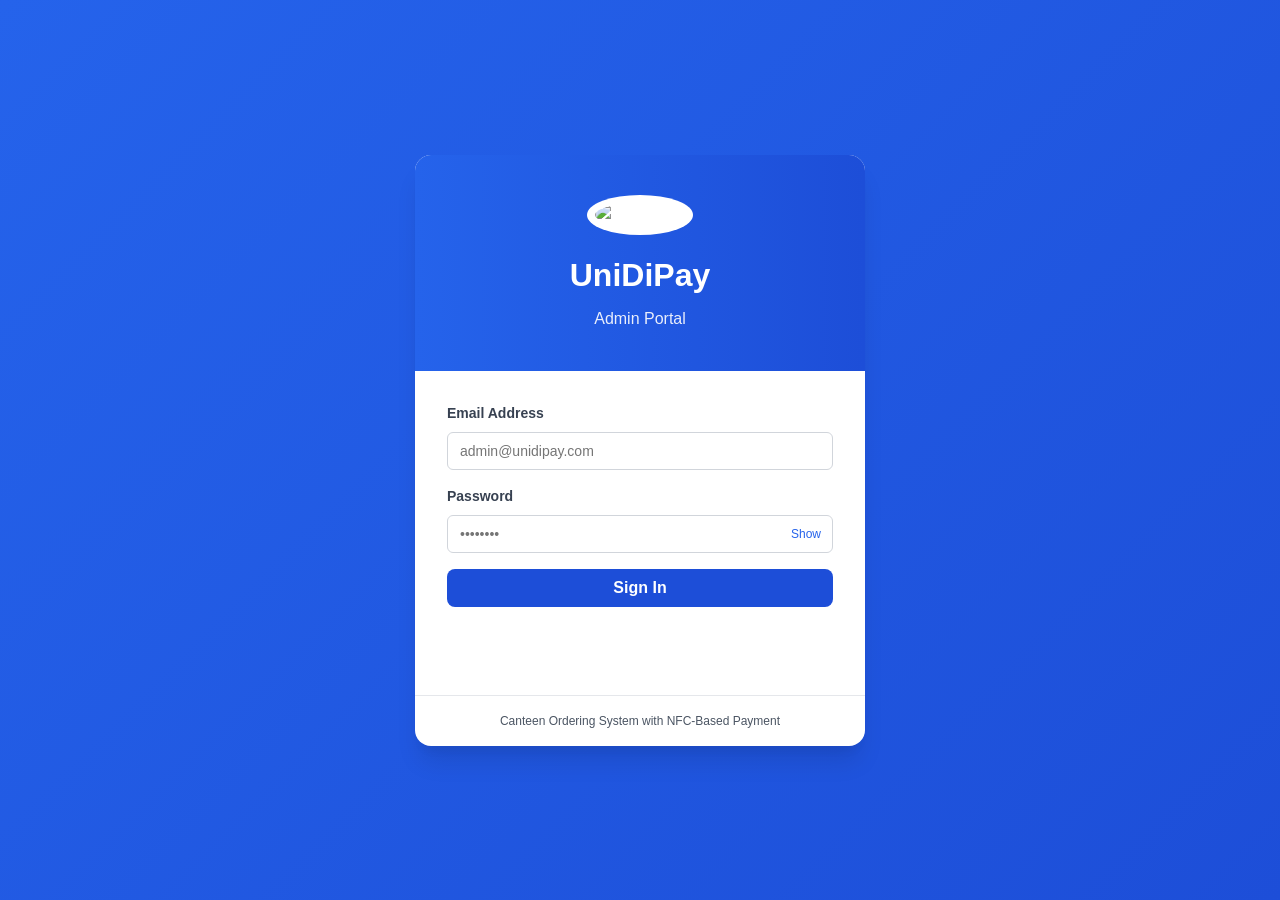
==== index.html @ c6f125dc "Initial commit: add UniDiPay project files" ====
<!DOCTYPE html>
<html lang="en">
<head>
    <meta charset="UTF-8">
    <meta name="viewport" content="width=device-width, initial-scale=1.0">
    <title>UniDiPay - Admin Login</title>
    <link rel="stylesheet" href="css/style.css">
</head>
<body class="login-page">
    <div class="login-container">
        <div class="login-card">
            <div class="login-header">
                <div class="logo">
                    <img src="https://upload.wikimedia.org/wikipedia/en/6/6a/Philippine_Christian_University_logo.png" alt="PCU Logo" class="logo-img">
                </div>
                <h1>UniDiPay</h1>
                <p>Admin Portal</p>
            </div>

            <div id="error-message" class="error-message" style="display: none;"></div>

            <form id="loginForm" class="login-form">
                <div class="form-group" id="nameGroup" style="display: none;">
                    <label for="name">Full Name</label>
                    <input type="text" id="name" name="name" placeholder="Enter your full name">
                </div>

                <div class="form-group">
                    <label for="email">Email Address</label>
                    <input type="email" id="email" name="email" required placeholder="admin@unidipay.com">
                </div>

               <div class="form-group">
    <label for="password">Password</label>

    <div class="password-wrapper">
        <input type="password" id="password" name="password" required placeholder="••••••••">
        <span id="togglePassword" class="toggle-password">Show</span>
    </div>
</div>



                <button type="submit" class="btn-primary" id="submitBtn">
                    <span class="btn-text">Sign In</span>
                    <span class="btn-loader" style="display: none;">
                        <div class="spinner"></div> Signing In...
                    </span>
                </button>
            </form>

            <div class="login-footer">
                <button id="toggleMode" class="link-button">
                    <!-- Need an admin account? Sign Up -->
                </button>
            </div>

            <div class="login-info">
                <p>Canteen Ordering System with NFC-Based Payment</p>
            </div>
        </div>
    </div>

    <script src="js/main.js"></script>
    <script>
        let isSignupMode = false;
        const form = document.getElementById('loginForm');
        const toggleBtn = document.getElementById('toggleMode');
        const submitBtn = document.getElementById('submitBtn');
        const btnText = document.querySelector('.btn-text');
        const btnLoader = document.querySelector('.btn-loader');
        const errorDiv = document.getElementById('error-message');
        const nameGroup = document.getElementById('nameGroup');
        const nameInput = document.getElementById('name');

        const togglePassword = document.getElementById('togglePassword');

        togglePassword.addEventListener('click', () => {
            if (password.type === 'password') {
                password.type = 'text';
                togglePassword.textContent = 'Hide';
            } else {
                password.type = 'password';
                togglePassword.textContent = 'Show';
            }
        });

        // Toggle between login and signup
        toggleBtn.addEventListener('click', () => {
            isSignupMode = !isSignupMode;
            
            if (isSignupMode) {
                nameGroup.style.display = 'block';
                nameInput.required = true;
                btnText.textContent = 'Create Admin Account';
                toggleBtn.textContent = 'Already have an account? Sign In';
            } else {
                nameGroup.style.display = 'none';
                nameInput.required = false;
                btnText.textContent = 'Sign In';
                toggleBtn.textContent = 'Need an admin account? Sign Up';
            }
            
            errorDiv.style.display = 'none';
        });

        // Handle form submission
        form.addEventListener('submit', async (e) => {
            e.preventDefault();
            
            const email = document.getElementById('email').value;
            const password = document.getElementById('password').value;
            const name = document.getElementById('name').value;
            
            // Show loader
            btnText.style.display = 'none';
            btnLoader.style.display = 'flex';
            submitBtn.disabled = true;
            errorDiv.style.display = 'none';
            
            try {
                const endpoint = isSignupMode 
                    ? 'php/api/auth.php?action=register'
                    : 'php/api/auth.php?action=login';
                
                const body = isSignupMode 
                    ? JSON.stringify({ name, email, password })
                    : JSON.stringify({ email, password });
                
                const response = await fetch(endpoint, {
                    method: 'POST',
                    headers: { 'Content-Type': 'application/json' },
                    body: body
                });
                
                const data = await response.json();
                
                if (data.success || data.admin) {
                    // Store admin info with role
                    const admin = data.admin;
                    localStorage.setItem('admin', JSON.stringify(admin));
                    
                    // Redirect based on role
                    const redirectUrl = getRoleBasedRedirect(admin.role);
                    window.location.href = redirectUrl;
                } else {
                    throw new Error(data.error || 'Authentication failed');
                }
            } catch (error) {
                errorDiv.textContent = error.message;
                errorDiv.style.display = 'block';
            } finally {
                btnText.style.display = 'inline';
                btnLoader.style.display = 'none';
                submitBtn.disabled = false;
            }
        });

        /**
         * Get redirect URL based on user role
         */
        function getRoleBasedRedirect(role) {
            const role_redirects = {
                'manager': 'dashboard.html',
                'staff': 'menu.html',
                'cashier': 'orders.html'
            };
            return role_redirects[role] || 'dashboard.html';
        }

        // Check if already logged in
        checkAuth().then(isAuthenticated => {
            if (isAuthenticated) {
                // Get user role from session via API
                fetch('php/api/auth.php?action=check')
                    .then(r => r.json())
                    .then(data => {
                        if (data.loggedIn && data.admin) {
                            const redirectUrl = getRoleBasedRedirect(data.admin.role);
                            window.location.href = redirectUrl;
                        }
                    });
            }
        });
    </script>
</body>
</html>
---- css/style.css ----
/* UniDiPay Admin System - Complete Stylesheet */

/* CSS Reset & Base */
* {
    margin: 0;
    padding: 0;
    box-sizing: border-box;
}

:root {
    --primary: #2563EB;
    --primary-dark: #1D4ED8;
    --secondary: #64748B;
    --success: #10B981;
    --warning: #F59E0B;
    --danger: #EF4444;
    --gray-50: #F9FAFB;
    --gray-100: #F3F4F6;
    --gray-200: #E5E7EB;
    --gray-300: #D1D5DB;
    --gray-600: #4B5563;
    --gray-700: #374151;
    --gray-800: #1F2937;
    --gray-900: #111827;
    --white: #FFFFFF;
    --shadow: 0 1px 3px 0 rgba(0, 0, 0, 0.1);
    --shadow-md: 0 4px 6px -1px rgba(0, 0, 0, 0.1);
    --shadow-lg: 0 10px 15px -3px rgba(0, 0, 0, 0.1);
}

body {
    font-family: -apple-system, BlinkMacSystemFont, 'Segoe UI', Roboto, 'Helvetica Neue', Arial, sans-serif;
    font-size: 16px;
    line-height: 1.5;
    color: var(--gray-900);
    background: var(--gray-50);
}

/* Login Page */
.login-page {
    min-height: 100vh;
    background: linear-gradient(135deg, #2563EB 0%, #1D4ED8 100%);
    display: flex;
    align-items: center;
    justify-content: center;
    padding: 20px;
}

.login-container {
    width: 100%;
    max-width: 450px;
}

.login-card {
    background: white;
    border-radius: 16px;
    box-shadow: 0 20px 25px -5px rgba(0, 0, 0, 0.1), 0 10px 10px -5px rgba(0, 0, 0, 0.04);
    overflow: hidden;
}

.login-header {
    background: linear-gradient(to right, var(--primary), var(--primary-dark));
    color: white;
    padding: 40px 32px;
    text-align: center;
}

.logo {
    margin-bottom: 16px;
}

.logo-icon {
    width: 60px;
    height: 60px;
    background: white;
    border-radius: 50%;
    display: inline-flex;
    align-items: center;
    justify-content: center;
    font-size: 28px;
    font-weight: 700;
    color: var(--primary);
}

.logo-img {
    width: 60px;
    height: 60px;
    object-fit: contain;
    border-radius: 50%;
    background: white;
    padding: 8px;
    box-sizing: border-box;
}

.login-header h1 {
    font-size: 32px;
    font-weight: 600;
    margin-bottom: 8px;
}

.login-header p {
    font-size: 16px;
    opacity: 0.9;
}

.login-form {
    padding: 32px;
}

.form-group {
    margin-bottom: 20px;
}

.form-group label {
    display: block;
    font-size: 14px;
    font-weight: 500;
    color: var(--gray-700);
    margin-bottom: 8px;
}

.form-group input {
    width: 100%;
    padding: 12px 16px;
    border: 1px solid var(--gray-300);
    border-radius: 8px;
    font-size: 16px;
    transition: all 0.2s;
}

.form-group input:focus {
    outline: none;
    border-color: var(--primary);
    box-shadow: 0 0 0 3px rgba(37, 99, 235, 0.1);
}

.password-wrapper {
    position: relative;
    display: flex;
    align-items: center;
}

.password-wrapper input {
    width: 100%;
    padding: 12px 16px;
    border: 1px solid var(--gray-300);
    border-radius: 8px;
    font-size: 16px;
    transition: all 0.2s;
}

.toggle-password {
    position: absolute;
    right: 12px;
    cursor: pointer;
    font-size: 12px;
    color: var(--primary);
    font-weight: 500;
    user-select: none;
}

.toggle-password:hover {
    color: var(--primary-dark);
}

.btn-primary {
    width: 100%;
    padding: 14px;
    background: var(--primary);
    color: white;
    border: none;
    border-radius: 8px;
    font-size: 16px;
    font-weight: 600;
    cursor: pointer;
    transition: background 0.2s;
    display: flex;
    align-items: center;
    justify-content: center;
    gap: 8px;
}

.btn-primary:hover:not(:disabled) {
    background: var(--primary-dark);
}

.btn-primary:disabled {
    opacity: 0.6;
    cursor: not-allowed;
}

.spinner {
    width: 16px;
    height: 16px;
    border: 2px solid rgba(255, 255, 255, 0.3);
    border-top-color: white;
    border-radius: 50%;
    animation: spin 0.6s linear infinite;
}

@keyframes spin {
    to { transform: rotate(360deg); }
}

.login-footer {
    padding: 0 32px 32px;
    text-align: center;
}

.link-button {
    background: none;
    border: none;
    color: var(--primary);
    font-size: 14px;
    cursor: pointer;
    text-decoration: underline;
}

.link-button:hover {
    color: var(--primary-dark);
}

.login-info {
    padding: 16px 32px;
    border-top: 1px solid var(--gray-200);
    text-align: center;
}

.login-info p {
    font-size: 12px;
    color: var(--gray-600);
}

.error-message {
    margin: 0 32px 24px;
    padding: 12px 16px;
    background: #FEE2E2;
    border: 1px solid #EF4444;
    border-radius: 8px;
    color: #991B1B;
    font-size: 14px;
}

/* Dashboard Layout */
.dashboard-layout {
    display: flex;
    min-height: 100vh;
}

/* Sidebar */
.sidebar {
    width: 256px;
    background: linear-gradient(to bottom, var(--primary), var(--primary-dark));
    color: white;
    position: fixed;
    height: 100vh;
    overflow-y: auto;
    box-shadow: var(--shadow-lg);
}

.sidebar-header {
    padding: 24px;
    border-bottom: 1px solid rgba(255, 255, 255, 0.1);
    display: flex;
    align-items: center;
    gap: 12px;
}

.sidebar-logo {
    width: 40px;
    height: 40px;
    background: white;
    border-radius: 8px;
    display: flex;
    align-items: center;
    justify-content: center;
    color: var(--primary);
    font-weight: 700;
    font-size: 16px;
}

.sidebar-title h2 {
    font-size: 20px;
    font-weight: 600;
}

.sidebar-title p {
    font-size: 12px;
    opacity: 0.8;
}

.sidebar-nav {
    padding: 16px;
}

.nav-item {
    display: flex;
    align-items: center;
    gap: 12px;
    padding: 12px 16px;
    color: rgba(255, 255, 255, 0.9);
    text-decoration: none;
    border-radius: 8px;
    margin-bottom: 8px;
    transition: all 0.2s;
    cursor: pointer;
}

.nav-item:hover {
    background: rgba(255, 255, 255, 0.1);
}

.nav-item.active {
    background: white;
    color: var(--primary);
    box-shadow: var(--shadow-md);
}

.nav-item.hidden,
.nav-item[style*="display: none"] {
    display: none !important;
}

.sidebar-footer {
    position: absolute;
    bottom: 0;
    left: 0;
    right: 0;
    padding: 16px;
    border-top: 1px solid rgba(255, 255, 255, 0.1);
    text-align: center;
    font-size: 12px;
    opacity: 0.7;
}

/* Main Content */
.main-content {
    margin-left: 256px;
    flex: 1;
    display: flex;
    flex-direction: column;
    overflow: hidden;
}

.header {
    background: white;
    border-bottom: 1px solid var(--gray-200);
    padding: 16px 32px;
    display: flex;
    justify-content: space-between;
    align-items: center;
    box-shadow: var(--shadow);
}

.header-title h1 {
    font-size: 24px;
    font-weight: 600;
    color: var(--gray-800);
}

.header-title p {
    font-size: 14px;
    color: var(--gray-600);
}

.header-actions {
    display: flex;
    align-items: center;
    gap: 12px;
}

.btn {
    padding: 10px 20px;
    border-radius: 8px;
    border: none;
    font-size: 14px;
    font-weight: 500;
    cursor: pointer;
    transition: all 0.2s;
    display: inline-flex;
    align-items: center;
    gap: 8px;
}

.btn-secondary {
    background: var(--gray-100);
    color: var(--gray-700);
}

.btn-secondary:hover {
    background: var(--gray-200);
}

.content {
    padding: 32px;
    flex: 1;
    overflow-y: auto;
    display: flex;
    flex-direction: column;
}

.content-section {
    padding: 32px;
    display: flex;
    flex-direction: column;
    gap: 32px;
}

/* Cards */
.card {
    background: white;
    border-radius: 12px;
    box-shadow: var(--shadow);
    border: 1px solid var(--gray-200);
    overflow: hidden;
}

.card-header {
    padding: 20px;
    border-bottom: 1px solid var(--gray-200);
    display: flex;
    justify-content: space-between;
    align-items: center;
}

.card-title {
    font-size: 18px;
    font-weight: 600;
    color: var(--gray-800);
}

.card-body {
    padding: 20px;
}

/* Stats Grid */
.stats-grid {
    display: flex;
    gap: 24px;
    overflow-x: auto;
    overflow-y: hidden;
    scroll-behavior: smooth;
    padding: 0 32px 16px 32px;
    margin: 0 -32px;
    flex-wrap: nowrap;
    flex-shrink: 0;
}

.stats-grid::-webkit-scrollbar {
    height: 6px;
}

.stats-grid::-webkit-scrollbar-track {
    background: transparent;
}

.stats-grid::-webkit-scrollbar-thumb {
    background: var(--gray-300);
    border-radius: 3px;
}

.stats-grid::-webkit-scrollbar-thumb:hover {
    background: var(--gray-400);
}

.stat-card {
    position: relative;
    overflow: hidden;
    background: linear-gradient(135deg, #ffffff 0%, #f4f7ff 100%);
    border-radius: 14px;
    padding: 24px;
    box-shadow: 0 18px 40px -22px rgba(15, 23, 42, 0.35);
    border: 1px solid rgba(37, 99, 235, 0.12);
    display: flex;
    justify-content: space-between;
    align-items: flex-start;
    flex-shrink: 0;
    width: 220px;
    min-width: 220px;
}

.stat-card::after {
    content: '';
    position: absolute;
    inset: 0;
    background: radial-gradient(circle at 90% 10%, rgba(59, 130, 246, 0.12), transparent 32%),
                radial-gradient(circle at 10% 90%, rgba(16, 185, 129, 0.1), transparent 35%);
    pointer-events: none;
}

.stat-card-clickable {
    cursor: pointer;
    transition: all 0.3s ease;
}

.stat-card-clickable:hover {
    transform: translateY(-4px);
    box-shadow: 0 24px 46px -24px rgba(37, 99, 235, 0.45);
    border-color: rgba(37, 99, 235, 0.3);
}

.stat-card-clickable.active-filter {
    background: linear-gradient(135deg, rgba(37, 99, 235, 0.08), rgba(16, 185, 129, 0.08));
    border-color: rgba(37, 99, 235, 0.35);
    box-shadow: 0 0 0 2px rgba(37, 99, 235, 0.18);
}

.stat-info {
    flex: 1;
}

.stat-label {
    font-size: 14px;
    color: var(--gray-700);
    margin-bottom: 8px;
}

.stat-value {
    font-size: 28px;
    font-weight: 700;
    color: #0f172a;
}

.stat-icon {
    width: 48px;
    height: 48px;
    border-radius: 8px;
    display: flex;
    align-items: center;
    justify-content: center;
    color: white;
    font-size: 24px;
    box-shadow: inset 0 1px 0 rgba(255,255,255,0.25), 0 10px 20px -10px rgba(0,0,0,0.35);
}

.stat-icon svg {
    width: 26px;
    height: 26px;
}

.stat-icon.blue { background: var(--primary); }
.stat-icon.green { background: var(--success); }
.stat-icon.yellow { background: var(--warning); }
.stat-icon.purple { background: #8B5CF6; }
.stat-icon.emerald { background: #10B981; }

/* Table */
.table-container {
    overflow-x: auto;
}

table {
    width: 100%;
    border-collapse: collapse;
}

thead {
    background: var(--gray-50);
    border-bottom: 1px solid var(--gray-200);
}

th {
    padding: 12px 24px;
    text-align: left;
    font-size: 12px;
    font-weight: 600;
    color: var(--gray-600);
    text-transform: uppercase;
    letter-spacing: 0.5px;
}

td {
    padding: 16px 24px;
    border-bottom: 1px solid var(--gray-200);
    font-size: 14px;
}

tr:hover {
    background: var(--gray-50);
}

/* Badge */
.badge {
    display: inline-flex;
    align-items: center;
    padding: 4px 12px;
    border-radius: 12px;
    font-size: 12px;
    font-weight: 500;
}

.badge-success {
    background: #D1FAE5;
    color: #065F46;
}

.badge-warning {
    background: #FEF3C7;
    color: #92400E;
}

.badge-danger {
    background: #FEE2E2;
    color: #991B1B;
}

.badge-info {
    background: #DBEAFE;
    color: #1E40AF;
}

.badge-purple {
    background: #EDE9FE;
    color: #6B21A8;
}

/* Action Buttons */
.action-buttons {
    display: flex;
    gap: 8px;
}

.btn-icon {
    width: 32px;
    height: 32px;
    display: inline-flex;
    align-items: center;
    justify-content: center;
    border-radius: 6px;
    border: none;
    cursor: pointer;
    transition: all 0.2s;
}

.btn-edit {
    background: #DBEAFE;
    color: #1D4ED8;
}

.btn-edit:hover {
    background: #BFDBFE;
}

.btn-delete {
    background: #FEE2E2;
    color: #DC2626;
}

.btn-delete:hover {
    background: #FECACA;
}

/* Modal */
.modal {
    display: none;
    position: fixed;
    inset: 0;
    background: rgba(0, 0, 0, 0.5);
    z-index: 1000;
    align-items: center;
    justify-content: center;
    padding: 20px;
}

.modal.show {
    display: flex;
}

.modal-content {
    background: white;
    border-radius: 12px;
    width: 100%;
    max-width: 500px;
    max-height: 90vh;
    overflow-y: auto;
    box-shadow: var(--shadow-lg);
}

.modal-header {
    padding: 20px 24px;
    border-bottom: 1px solid var(--gray-200);
    display: flex;
    justify-content: space-between;
    align-items: center;
}

.modal-title {
    font-size: 18px;
    font-weight: 600;
}

.close-btn {
    width: 32px;
    height: 32px;
    border-radius: 6px;
    border: none;
    background: var(--gray-100);
    cursor: pointer;
    font-size: 20px;
    line-height: 1;
}

.close-btn:hover {
    background: var(--gray-200);
}

.modal-body {
    padding: 24px;
}

/* Search Bar */
.search-bar {
    position: relative;
    margin-bottom: 24px;
}

.search-bar input {
    width: 100%;
    padding: 12px 12px 12px 40px;
    border: 1px solid var(--gray-300);
    border-radius: 8px;
    font-size: 14px;
}

.search-bar input:focus {
    outline: none;
    border-color: var(--primary);
    box-shadow: 0 0 0 3px rgba(37, 99, 235, 0.1);
}

.search-icon {
    position: absolute;
    left: 12px;
    top: 50%;
    transform: translateY(-50%);
    color: var(--gray-400);
}

/* Grid Layout */
.grid {
    display: grid;
    gap: 24px;
}

.grid-cols-2 {
    grid-template-columns: repeat(2, 1fr);
}

.grid-cols-3 {
    grid-template-columns: repeat(3, 1fr);
}

.grid-cols-4 {
    grid-template-columns: repeat(4, 1fr);
}

/* Utilities */
.text-center { text-align: center; }
.text-right { text-align: right; }
.mb-4 { margin-bottom: 16px; }
.mt-4 { margin-top: 16px; }
.flex { display: flex; }
.items-center { align-items: center; }
.justify-between { justify-content: space-between; }
.gap-2 { gap: 8px; }
.gap-4 { gap: 16px; }
.hidden { display: none; }

/* Loading State */
.loading {
    text-align: center;
    padding: 60px 20px;
    color: var(--gray-600);
}

.loading-spinner {
    width: 48px;
    height: 48px;
    border: 4px solid var(--gray-200);
    border-top-color: var(--primary);
    border-radius: 50%;
    animation: spin 0.8s linear infinite;
    margin: 0 auto 16px;
}

/* Empty State */
.empty-state {
    text-align: center;
    padding: 60px 20px;
}

.empty-icon {
    width: 64px;
    height: 64px;
    margin: 0 auto 16px;
    opacity: 0.3;
    font-size: 64px;
}

.empty-state p {
    color: var(--gray-600);
}

/* Responsive */
@media (max-width: 768px) {
    .sidebar {
        width: 200px;
    }
    
    .main-content {
        margin-left: 200px;
    }
    
    .stats-grid {
        padding: 0 24px 12px 24px;
        margin: 0 -24px;
    }
    
    .content {
        padding: 24px;
    }

    .page-intro {
        flex-direction: column;
        align-items: flex-start;
    }

    .search-toolbar {
        flex-direction: column;
    }

    .order-actions {
        grid-template-columns: 1fr;
    }
    
    .grid-cols-2,
    .grid-cols-3,
    .grid-cols-4 {
        grid-template-columns: 1fr;
    }
}

@media (max-width: 576px) {
    .sidebar {
        width: 100%;
        position: relative;
        height: auto;
    }
    
    .main-content {
        margin-left: 0;
    }
    
    .content {
        padding: 16px;
    }
    
    .stats-grid {
        padding: 0 16px 12px 16px;
        margin: 0 -16px;
    }
}

/* MENU GRID */
.menu-grid {
    display: grid;
    grid-template-columns: repeat(auto-fill, minmax(260px, 1fr));
    gap: 22px;
}

/* MENU CARD */
.menu-card {
    position: relative;
    background: linear-gradient(135deg, #ffffff 0%, #f6f9ff 100%);
    border-radius: 14px;
    padding: 14px;
    box-shadow: 0 18px 40px -24px rgba(15, 23, 42, 0.35);
    border: 1px solid rgba(37, 99, 235, 0.12);
    transition: transform 0.25s ease, box-shadow 0.25s ease;
    overflow: hidden;
}

.menu-card:hover {
    transform: translateY(-4px);
    box-shadow: 0 24px 50px -28px rgba(37, 99, 235, 0.45);
}

.menu-card img {
    width: 100%;
    height: 150px;
    object-fit: cover;
    border-radius: 12px;
    margin-bottom: 12px;
    box-shadow: inset 0 1px 0 rgba(255,255,255,0.4);
}

.menu-card .title {
    font-weight: 700;
    margin: 4px 0;
    font-size: 16px;
    color: #0f172a;
}

.menu-card .description {
    font-size: 13px;
    color: var(--gray-600);
    margin: 4px 0 10px;
    min-height: 34px;
}

.menu-meta {
    display: flex;
    justify-content: space-between;
    align-items: center;
    margin-bottom: 8px;
    gap: 8px;
}

.menu-card .price {
    color: var(--primary);
    font-weight: 800;
    font-size: 17px;
}

.menu-card .category-badge {
    padding: 6px 10px;
    background: rgba(37, 99, 235, 0.08);
    color: #1d4ed8;
    border-radius: 999px;
    font-size: 12px;
    font-weight: 700;
}

.menu-card .availability-row {
    display: flex;
    align-items: center;
    justify-content: space-between;
    gap: 10px;
    padding: 10px;
    border: 1px dashed rgba(37, 99, 235, 0.12);
    border-radius: 10px;
    background: rgba(15, 23, 42, 0.02);
}

.menu-card .actions {
    margin-top: 12px;
    display: flex;
    justify-content: space-between;
    gap: 10px;
}

.actions button {
    border: none;
    padding: 9px 12px;
    border-radius: 10px;
    cursor: pointer;
    font-size: 13px;
    font-weight: 700;
    display: inline-flex;
    align-items: center;
    gap: 6px;
}

.actions .icon-wrapper {
    display: inline-flex;
    align-items: center;
    justify-content: center;
    width: 16px;
}

.availability-row .status-text {
    font-size: 13px;
}

.btn-primary{
    background-color: #1D4ED8;
    color: white;
    border: none;
    padding: 10px 20px;
    border-radius: 8px;
    font-weight: 600;
    cursor: pointer;
    transition: all 0.2s;
    display: inline-flex;
    align-items: center;
    gap: 8px;
}

.btn-primary:hover:not(:disabled) {
    background-color: #1E40AF;
}

.btn-primary:disabled {
    opacity: 0.6;
    cursor: not-allowed;
}
.btn-edit {
    background: #DBEAFE;
    color: #1D4ED8;
}

.btn-delete {
    background: #FEE2E2;
    color: #DC2626;
}

/* --------------------------------------------- */
/* MENU FORM STYLING (Add/Edit menu item modal) */
/* --------------------------------------------- */

#menuForm {
    display: flex;
    flex-direction: column;
    gap: 14px;
}

#menuForm label {
    font-size: 14px;
    font-weight: 600;
    color: var(--gray-700);
}

#menuForm input,
#menuForm select,
#menuForm textarea {
    width: 100%;
    padding: 12px 14px;
    border: 1px solid var(--gray-300);
    border-radius: 8px;
    font-size: 14px;
    background: var(--gray-50);
    transition: all 0.2s ease-in-out;
}

#menuForm input:focus,
#menuForm select:focus,
#menuForm textarea:focus {
    outline: none;
    border-color: var(--primary);
    background: white;
    box-shadow: 0 0 0 3px rgba(37, 99, 235, 0.15);
}

#menuForm textarea {
    resize: none;
    min-height: 90px;
}

#menuForm button[type="submit"] {
    width: 100%;
    padding: 12px;
    font-size: 15px;
    margin-top: 10px;
    border-radius: 8px;
}

/* Modal enhancements */
.modal-content {
    padding: 0;
    animation: scaleIn 0.25s ease;
}

@keyframes scaleIn {
    from { transform: scale(0.9); opacity: 0; }
    to { transform: scale(1); opacity: 1; }
}

.modal-body {
    padding: 20px;
    background: var(--gray-50);
    border-radius: 0 0 12px 12px;
}

/* Better modal header */
.modal-header {
    background: var(--primary);
    color: white;
    padding: 18px 22px;
    border-radius: 12px 12px 0 0;
}

.modal-header h3 {
    font-size: 18px;
    font-weight: 600;
}

.close-btn {
    background: rgba(255, 255, 255, 0.2);
    color: white;
    border: none;
    transition: 0.2s ease;
}

.close-btn:hover {
    background: rgba(255, 255, 255, 0.35);
}

/* Improved menu controls alignment */
.menu-controls {
    display: flex;
    align-items: center;
    gap: 20px;
    margin-bottom: 20px;
    flex-wrap: wrap;
}

#searchInput {
    flex: 1;
    min-width: 240px;
}

/* Put filters on the right nicely */
.menu-filters {
    display: flex;
    gap: 10px;
    flex-wrap: wrap;
}

.filter-btn {
    padding: 8px 16px;
    font-size: 13px;
    border-radius: 20px;
    border: none;
    background: var(--gray-200);
    color: var(--gray-700);
    cursor: pointer;
    transition: 0.2s;
}

.filter-btn:hover {
    background: var(--gray-300);
}

.filter-btn.active {
    background: var(--primary);
    color: white;
}

/* Responsive menu modal */
@media (max-width: 480px) {
    #menuForm {
        gap: 10px;
    }

    #menuForm input,
    #menuForm select,
    #menuForm textarea {
        font-size: 13px;
        padding: 10px;
    }
}

/* Availability Switch */
.availability {
    display: flex;
    align-items: center;
    gap: 10px;
    margin-top: 8px;
}

.status-text {
    font-size: 14px;
    font-weight: 600;
}

.status-text.available {
    color: var(--success);
}

.status-text.unavailable {
    color: var(--danger);
}

/* Switch button */
.switch {
    position: relative;
    display: inline-block;
    width: 44px;
    height: 24px;
}

.switch input {
    opacity: 0;
    width: 0;
    height: 0;
}

.slider {
    position: absolute;
    cursor: pointer;
    inset: 0;
    background-color: #ccc;
    border-radius: 24px;
    transition: .3s;
}

.slider:before {
    position: absolute;
    content: "";
    height: 18px;
    width: 18px;
    left: 3px;
    bottom: 3px;
    background-color: white;
    transition: .3s;
    border-radius: 50%;
}

input:checked + .slider {
    background-color: var(--primary);
}

input:checked + .slider:before {
    transform: translateX(20px);
}
/* Category label inside menu card */
/* --------------------------------------------- */
/* NFC MANAGEMENT STYLING */
/* --------------------------------------------- */

.page-header {
    margin-bottom: 32px;
    padding: 0;
}

.page-header h2 {
    font-size: 28px;
    font-weight: 700;
    color: var(--gray-900);
    margin-bottom: 8px;
}

.page-header p {
    font-size: 16px;
    color: var(--gray-600);
}

.nfc-search-card {
    margin-bottom: 24px;
}

.search-form {
    display: flex;
    gap: 12px;
    align-items: stretch;
}

.search-input {
    flex: 1;
    padding: 12px 16px;
    border: 1px solid var(--gray-300);
    border-radius: 8px;
    font-size: 14px;
    background: white;
    color: var(--gray-900);
    transition: all 0.2s ease;
}

.search-input:focus {
    outline: none;
    border-color: var(--primary);
    box-shadow: 0 0 0 3px rgba(37, 99, 235, 0.1);
}

.search-input::placeholder {
    color: var(--gray-500);
}

.search-form .btn {
    white-space: nowrap;
    padding: 12px 24px;
}

.nfc-details-card {
    margin-bottom: 24px;
}

.card-details-grid {
    display: grid;
    grid-template-columns: repeat(2, 1fr);
    gap: 20px;
    margin-bottom: 24px;
}

.detail-item {
    display: flex;
    flex-direction: column;
}

.detail-item label {
    font-size: 12px;
    font-weight: 600;
    color: var(--gray-600);
    text-transform: uppercase;
    letter-spacing: 0.5px;
    margin-bottom: 8px;
}

.detail-item span {
    font-size: 16px;
    color: var(--gray-900);
    font-weight: 500;
}

.balance-item span {
    font-size: 20px;
    font-weight: 700;
}

.balance-value {
    color: var(--primary);
}

.card-actions {
    display: flex;
    gap: 12px;
}

.card-actions .btn {
    flex: 1;
    padding: 12px 16px;
}

.btn-warning {
    background: var(--warning);
    color: white;
}

.btn-warning:hover {
    background: #D97706;
}

.nfc-history-card {
    margin-bottom: 24px;
}

.history-list {
    display: flex;
    flex-direction: column;
    gap: 12px;
}

.history-item {
    padding: 16px;
    border-radius: 8px;
    border-left: 4px solid var(--gray-300);
    background: var(--gray-50);
}

.history-reload {
    border-left-color: var(--success);
    background: #F0FDF4;
}

.history-debit {
    border-left-color: var(--danger);
    background: #FEF2F2;
}

.history-transaction {
    border-left-color: var(--primary);
    background: #F0F9FF;
}

.history-header {
    display: flex;
    justify-content: space-between;
    align-items: center;
    margin-bottom: 12px;
}

.history-type {
    font-size: 14px;
    font-weight: 600;
    color: var(--gray-900);
}

.history-date {
    font-size: 12px;
    color: var(--gray-600);
}

.history-details {
    display: flex;
    flex-direction: column;
    gap: 6px;
}

.history-row {
    display: flex;
    justify-content: space-between;
    align-items: center;
    font-size: 13px;
    color: var(--gray-700);
}

.history-row .amount {
    font-weight: 600;
    color: var(--primary);
}

.empty-state-card {
    display: flex;
    flex-direction: column;
    align-items: center;
    justify-content: center;
    padding: 80px 20px;
    text-align: center;
}

.empty-icon {
    font-size: 80px;
    margin-bottom: 16px;
    opacity: 0.3;
}

.empty-state-card p {
    font-size: 16px;
    color: var(--gray-600);
}

/* Modal styling for NFC */
.modal {
    display: none;
    position: fixed;
    z-index: 1000;
    left: 0;
    top: 0;
    width: 100%;
    height: 100%;
    background-color: rgba(0, 0, 0, 0.5);
}

.modal.show {
    display: flex;
    align-items: center;
    justify-content: center;
}

.modal-content {
    background: white;
    border-radius: 12px;
    box-shadow: var(--shadow-lg);
    width: 90%;
    max-width: 500px;
    max-height: 90vh;
    overflow-y: auto;
}

.modal-header {
    padding: 20px 24px;
    border-bottom: 1px solid var(--gray-200);
    display: flex;
    justify-content: space-between;
    align-items: center;
}

.modal-header h3 {
    font-size: 20px;
    font-weight: 600;
    color: var(--gray-900);
    margin: 0;
}

.modal-close {
    background: none;
    border: none;
    font-size: 24px;
    cursor: pointer;
    color: var(--gray-600);
    padding: 0;
    width: 32px;
    height: 32px;
    display: flex;
    align-items: center;
    justify-content: center;
}

.modal-close:hover {
    color: var(--gray-900);
}

.modal-body {
    padding: 24px;
}

.category-label {
    display: inline-block;
    background: var(--gray-200);
    color: var(--gray-700);
    padding: 4px 10px;
    border-radius: 12px;
    font-size: 12px;
    margin: 6px 0 4px 0;
    font-weight: 600;
    text-transform: capitalize;
}

/* Description text */
.description {
    font-size: 14px;
    color: var(--gray-700);
    margin-bottom: 8px;
    min-height: 40px; /* keep cards evenly sized */
}

/* --------------------------------------------- */
/* ORDER MONITORING STYLING */
/* --------------------------------------------- */

.order-item {
    position: relative;
    overflow: hidden;
    border: 1px solid rgba(37, 99, 235, 0.12);
    border-radius: 14px;
    padding: 18px;
    margin-bottom: 18px;
    background: linear-gradient(145deg, #ffffff 0%, #f8fbff 100%);
    transition: all 0.25s ease;
    box-shadow: 0 18px 42px -28px rgba(15, 23, 42, 0.45);
    backdrop-filter: blur(6px);
}

.order-item::before {
    content: '';
    position: absolute;
    inset: 0;
    background: linear-gradient(120deg, rgba(37, 99, 235, 0.06), rgba(16, 185, 129, 0.06));
    opacity: 0;
    transition: opacity 0.25s ease;
    pointer-events: none;
}

.order-item:hover {
    transform: translateY(-2px);
    border-color: rgba(37, 99, 235, 0.3);
    box-shadow: 0 22px 50px -26px rgba(37, 99, 235, 0.45);
}

.order-item:hover::before {
    opacity: 1;
}

.order-header {
    display: flex;
    justify-content: space-between;
    align-items: center;
    gap: 12px;
    margin-bottom: 14px;
    padding-bottom: 12px;
    border-bottom: 1px solid var(--gray-100);
}

.order-info p {
    margin: 0;
    line-height: 1.3;
    color: var(--gray-600);
}

.order-info h4 {
    font-size: 17px;
    font-weight: 700;
    color: #0f172a;
    margin-bottom: 4px;
    letter-spacing: -0.01em;
}

.order-student {
    font-size: 13px;
    color: var(--gray-600);
    margin: 0;
}

.order-meta {
    display: flex;
    align-items: center;
    gap: 12px;
    background: rgba(15, 23, 42, 0.03);
    padding: 8px 10px;
    border-radius: 12px;
}

.order-total {
    font-size: 17px;
    font-weight: 700;
    color: var(--primary);
}

.order-items {
    background: #f8fafc;
    border-radius: 10px;
    padding: 12px;
    margin-bottom: 14px;
    border: 1px dashed rgba(37, 99, 235, 0.12);
}

.order-item-row {
    display: grid;
    grid-template-columns: 1fr auto auto;
    align-items: center;
    gap: 8px;
    font-size: 14px;
    padding: 8px 0;
    color: var(--gray-700);
}

.order-item-row span:first-child {
    display: inline-flex;
    align-items: center;
    gap: 6px;
}

.order-item-row span:first-child::before {
    content: '';
    width: 6px;
    height: 6px;
    border-radius: 50%;
    background: rgba(37, 99, 235, 0.5);
    display: inline-block;
}

.order-item-row:not(:last-child) {
    border-bottom: 1px solid var(--gray-200);
}

.order-actions {
    display: grid;
    grid-template-columns: repeat(auto-fit, minmax(180px, 1fr));
    align-items: center;
    gap: 10px;
}

.order-status-select {
    padding: 10px 12px;
    border: 1px solid rgba(37, 99, 235, 0.25);
    border-radius: 10px;
    font-size: 13px;
    cursor: pointer;
    background: #fff;
    color: var(--gray-800);
    font-weight: 600;
    box-shadow: inset 0 1px 0 rgba(255, 255, 255, 0.5), 0 10px 24px -18px rgba(37, 99, 235, 0.45);
}

.order-status-select:focus {
    outline: none;
    border-color: var(--primary);
    box-shadow: 0 0 0 3px rgba(37, 99, 235, 0.12);
}

.order-time {
    font-size: 12px;
    color: var(--gray-600);
    white-space: nowrap;
    justify-self: end;
}

.order-buttons {
    display: flex;
    gap: 12px;
    align-items: center;
    flex-wrap: wrap;
}

.btn-order-edit,
.btn-order-cash,
.btn-order-add,
.btn-order-delete {
    padding: 10px 14px;
    border: none;
    border-radius: 10px;
    font-size: 13px;
    font-weight: 600;
    cursor: pointer;
    transition: all 0.2s;
    white-space: nowrap;
    display: inline-flex;
    align-items: center;
    gap: 8px;
}

.btn-order-edit {
    background: linear-gradient(135deg, #dbeafe, #bfdbfe);
    color: #1d4ed8;
    box-shadow: 0 10px 24px -18px rgba(59, 130, 246, 0.6);
}

.btn-order-edit:hover {
    background: linear-gradient(135deg, #c7ddff, #a5c8ff);
}

.btn-order-cash {
    background: linear-gradient(135deg, #fef08a, #facc15);
    color: #78350f;
}

.btn-order-cash:hover {
    background: linear-gradient(135deg, #fde047, #fbbf24);
}

.btn-order-add {
    background: linear-gradient(135deg, #34d399, #10b981);
    color: #064e3b;
    box-shadow: 0 10px 22px -16px rgba(16, 185, 129, 0.6);
}

.btn-order-add:hover {
    background: linear-gradient(135deg, #6ee7b7, #34d399);
}

.btn-order-delete {
    background: linear-gradient(135deg, #fecdd3, #fca5a5);
    color: #7f1d1d;
}

.btn-order-delete:hover {
    background: linear-gradient(135deg, #fda4af, #fb7185);
}

.btn-item-delete {
    background: #FEE2E2;
    color: #991B1B;
    border: none;
    padding: 4px 8px;
    border-radius: 4px;
    cursor: pointer;
    font-size: 12px;
    font-weight: 600;
    transition: all 0.2s;
    margin-left: 8px;
}

.btn-item-delete:hover {
    background: #FECACA;
}

.payment-badge {
    display: inline-block;
    padding: 4px 10px;
    border-radius: 999px;
    font-size: 11px;
    font-weight: 700;
    letter-spacing: 0.02em;
    box-shadow: inset 0 1px 0 rgba(255,255,255,0.35);
}

.payment-nfc {
    background: linear-gradient(135deg, #e0ecff, #cbdcfb);
    color: #1d4ed8;
}

.payment-cash {
    background: linear-gradient(135deg, #fef3c7, #fde68a);
    color: #92400e;
}

.order-payment {
    font-size: 12px;
    color: var(--gray-600);
    margin: 4px 0 0 0;
}

/* --------------------------------------------- */
/* SEARCH BAR STYLING */
/* --------------------------------------------- */

.search-container {
    width: 100%;
    max-width: 620px;
}

.search-input {
    width: 100%;
    padding: 12px 16px;
    border: 1px solid var(--gray-300);
    border-radius: 8px;
    font-size: 14px;
    background: white;
    color: var(--gray-900);
    transition: all 0.2s ease;
    box-shadow: var(--shadow);
}

.search-input:focus {
    outline: none;
    border-color: var(--primary);
    box-shadow: 0 0 0 3px rgba(37, 99, 235, 0.1), var(--shadow);
}

.search-input::placeholder {
    color: var(--gray-600);
}
.btn-item-delete svg {
    width: 16px;
    height: 16px;
}

.search-toolbar {
    display: flex;
    align-items: flex-start;
    justify-content: space-between;
    flex-wrap: wrap;
    gap: 12px;
.btn-order-add .icon-wrapper,
.btn-order-delete .icon-wrapper {
    display: inline-flex;
    align-items: center;
    justify-content: center;
    margin-right: 6px;
}
.btn-order-add svg,
.btn-order-delete svg {
    width: 16px;
    height: 16px;
}
    margin-bottom: 22px;
}

.pill-group {
    display: flex;
    flex-wrap: wrap;
    gap: 8px;
}

.pill-filter {
    border: 1px solid rgba(37, 99, 235, 0.2);
    background: #fff;
    color: #1f2937;
    padding: 10px 14px;
    border-radius: 999px;
    font-size: 13px;
    font-weight: 600;
    cursor: pointer;
    transition: all 0.2s ease;
    box-shadow: 0 10px 26px -22px rgba(15, 23, 42, 0.35);
}

.pill-filter:hover {
    border-color: rgba(37, 99, 235, 0.45);
    box-shadow: 0 14px 30px -22px rgba(37, 99, 235, 0.4);
}

.pill-filter.active {
    background: linear-gradient(135deg, rgba(37, 99, 235, 0.16), rgba(16, 185, 129, 0.16));
    color: #0f172a;
    border-color: rgba(37, 99, 235, 0.6);
    box-shadow: 0 0 0 2px rgba(37, 99, 235, 0.18);
}

.page-intro {
    display: flex;
    align-items: center;
    justify-content: space-between;
    gap: 12px;
    margin-bottom: 16px;
}

.page-subtitle {
    color: var(--gray-600);
    margin-top: 6px;
    font-size: 14px;
}

.intro-actions {
    display: flex;
    align-items: center;
    gap: 10px;
    flex-wrap: wrap;
}

.live-chip {
    display: inline-flex;
    align-items: center;
    gap: 6px;
    background: rgba(16, 185, 129, 0.12);
    color: #065f46;
    padding: 8px 12px;
    border-radius: 12px;
    font-weight: 700;
    font-size: 12px;
    border: 1px solid rgba(16, 185, 129, 0.35);
}

.pulse-dot {
    width: 8px;
    height: 8px;
    border-radius: 50%;
    background: #10b981;
    box-shadow: 0 0 0 0 rgba(16, 185, 129, 0.6);
    animation: pulse 1.6s infinite;
}

@keyframes pulse {
    0% { box-shadow: 0 0 0 0 rgba(16, 185, 129, 0.6); }
    70% { box-shadow: 0 0 0 12px rgba(16, 185, 129, 0); }
    100% { box-shadow: 0 0 0 0 rgba(16, 185, 129, 0); }
}

.ghost-btn {
    border: 1px solid rgba(15, 23, 42, 0.12);
    background: #fff;
    color: #0f172a;
    padding: 9px 14px;
    border-radius: 10px;
    font-weight: 600;
    cursor: pointer;
    transition: all 0.2s ease;
    box-shadow: 0 10px 26px -22px rgba(15, 23, 42, 0.35);
}

.ghost-btn:hover {
    border-color: rgba(37, 99, 235, 0.4);
    color: #1d4ed8;
    box-shadow: 0 14px 32px -22px rgba(37, 99, 235, 0.35);
}

/* --------------------------------------------- */
/* REPORTS PAGE STYLING */
/* --------------------------------------------- */

.date-input {
    padding: 10px 12px;
    border: 1px solid var(--gray-300);
    border-radius: 6px;
    font-size: 14px;
    background: white;
    color: var(--gray-900);
}

.date-input:focus {
    outline: none;
    border-color: var(--primary);
    box-shadow: 0 0 0 3px rgba(37, 99, 235, 0.1);
}

.report-select {
    padding: 10px 12px;
    border: 1px solid var(--gray-300);
    border-radius: 6px;
    font-size: 14px;
    background: white;
    color: var(--gray-900);
    cursor: pointer;
}

.report-select:focus {
    outline: none;
    border-color: var(--primary);
    box-shadow: 0 0 0 3px rgba(37, 99, 235, 0.1);
}

.report-summary {
    display: flex;
    gap: 24px;
    padding: 16px;
    background: var(--gray-50);
    border-radius: 8px;
    margin-bottom: 20px;
}

.summary-item {
    display: flex;
    flex-direction: column;
}

.summary-label {
    font-size: 12px;
    color: var(--gray-600);
    font-weight: 600;
    margin-bottom: 4px;
}

.summary-value {
    font-size: 18px;
    font-weight: 700;
    color: var(--primary);
}

.reports-table {
    width: 100%;
    border-collapse: collapse;
}

.reports-table thead {
    background: var(--gray-50);
    border-bottom: 2px solid var(--gray-200);
}

.reports-table th {
    padding: 12px;
    text-align: left;
    font-size: 12px;
    font-weight: 600;
    color: var(--gray-700);
    text-transform: uppercase;
}

.reports-table td {
    padding: 12px;
    border-bottom: 1px solid var(--gray-200);
    font-size: 14px;
    color: var(--gray-900);
}

.reports-table tbody tr:hover {
    background: var(--gray-50);
}

.reports-table tbody tr:last-child td {
    border-bottom: none;
}

/* Badge styles */
.badge {
    display: inline-block;
    padding: 4px 12px;
    border-radius: 20px;
    font-size: 12px;
    font-weight: 600;
    white-space: nowrap;
}

.badge-warning {
    background: #FEF3C7;
    color: #92400E;
}

.badge-info {
    background: #DBEAFE;
    color: #1D4ED8;
}

.badge-success {
    background: #D1FAE5;
    color: #065F46;
}

.badge-secondary {
    background: var(--gray-200);
    color: var(--gray-700);
}

.badge-danger {
    background: #FEE2E2;
    color: #991B1B;
}

/* Empty state */
.empty-state {
    text-align: center;
    padding: 60px 20px;
    color: var(--gray-600);
}

.empty-icon {
    font-size: 48px;
    margin-bottom: 16px;
    opacity: 0.6;
}

.empty-state p {
    font-size: 16px;
    margin: 0;
}

/* Loading state */
.loading {
    text-align: center;
    padding: 40px 20px;
}

.loading-spinner {
    width: 32px;
    height: 32px;
    border: 3px solid var(--gray-200);
    border-top-color: var(--primary);
    border-radius: 50%;
    animation: spin 0.8s linear infinite;
    margin: 0 auto 16px;
}

/* Utility classes */
.flex {
    display: flex;
}

.items-center {
    align-items: center;
}

.justify-between {
    justify-content: space-between;
}

.gap-2 {
    gap: 8px;
}

.mb-4 {
    margin-bottom: 16px;
}

/* --------------------------------------------- */
/* MODAL STYLING */
/* --------------------------------------------- */

.modal {
    display: none;
    position: fixed;
    z-index: 1000;
    left: 0;
    top: 0;
    width: 100%;
    height: 100%;
    background-color: rgba(0, 0, 0, 0.5);
    animation: fadeIn 0.3s ease;
}

.modal.show {
    display: flex;
    align-items: center;
    justify-content: center;
}

@keyframes fadeIn {
    from { opacity: 0; }
    to { opacity: 1; }
}

.modal-content {
    background: white;
    border-radius: 12px;
    box-shadow: var(--shadow-lg);
    width: 90%;
    max-width: 500px;
    max-height: 90vh;
    overflow-y: auto;
    animation: slideUp 0.3s ease;
}

@keyframes slideUp {
    from {
        transform: translateY(50px);
        opacity: 0;
    }
    to {
        transform: translateY(0);
        opacity: 1;
    }
}

.modal-header {
    padding: 24px;
    border-bottom: 1px solid var(--gray-200);
    display: flex;
    justify-content: space-between;
    align-items: center;
}

.modal-header h3 {
    margin: 0;
    font-size: 20px;
    color: var(--gray-900);
}

.modal-close {
    background: none;
    border: none;
    font-size: 28px;
    cursor: pointer;
    color: var(--gray-600);
    padding: 0;
    width: 32px;
    height: 32px;
    display: flex;
    align-items: center;
    justify-content: center;
}

.modal-close:hover {
    color: var(--gray-900);
}

.modal-body {
    padding: 24px;
}

.modal-footer {
    padding: 24px;
    border-top: 1px solid var(--gray-200);
    display: flex;
    justify-content: flex-end;
    gap: 12px;
}

.form-group {
    margin-bottom: 16px;
}

.form-group label {
    display: block;
    font-size: 14px;
    font-weight: 600;
    color: var(--gray-700);
    margin-bottom: 8px;
}

.form-group input,
.form-group select {
    width: 100%;
    padding: 10px 12px;
    border: 1px solid var(--gray-300);
    border-radius: 6px;
    font-size: 14px;
    font-family: inherit;
}

.form-group input:focus,
.form-group select:focus {
    outline: none;
    border-color: var(--primary);
    box-shadow: 0 0 0 3px rgba(37, 99, 235, 0.1);
}

.form-group h4 {
    font-size: 14px;
    font-weight: 600;
    color: var(--gray-900);
    margin: 0 0 8px 0;
}

/* Employee Management Styles */
.employee-form {
    max-width: 800px;
}

.form-row {
    display: grid;
    grid-template-columns: 1fr 1fr;
    gap: 20px;
    margin-bottom: 20px;
}

@media (max-width: 768px) {
    .form-row {
        grid-template-columns: 1fr;
    }
}

.form-message {
    padding: 12px 16px;
    border-radius: 8px;
    margin-bottom: 16px;
    font-size: 14px;
    font-weight: 500;
}

.form-message.success {
    background: #ECFDF5;
    border: 1px solid #10B981;
    color: #065F46;
}

.form-message.error {
    background: #FEE2E2;
    border: 1px solid #EF4444;
    color: #991B1B;
}

.form-actions {
    display: flex;
    gap: 12px;
    margin-top: 24px;
}

.form-actions button {
    flex: 1;
}

@media (max-width: 768px) {
    .form-actions {
        flex-direction: column;
    }
}

/* Employee Table */
.employee-table-container {
    overflow-x: auto;
}

.employees-table {
    width: 100%;
    border-collapse: collapse;
    background: white;
}

.employees-table thead {
    background: var(--gray-50);
    border-bottom: 2px solid var(--gray-200);
}

.employees-table th {
    padding: 16px;
    text-align: left;
    font-weight: 600;
    color: var(--gray-700);
    font-size: 14px;
}

.employees-table td {
    padding: 16px;
    border-bottom: 1px solid var(--gray-200);
    font-size: 14px;
}

.employees-table tbody tr:hover {
    background: var(--gray-50);
}

.actions-cell {
    display: flex;
    gap: 8px;
}

.btn-icon {
    background: none;
    border: none;
    font-size: 16px;
    cursor: pointer;
    padding: 6px 12px;
    border-radius: 6px;
    transition: all 0.2s;
}

.btn-icon.btn-edit {
    background: #EFF6FF;
    color: var(--primary);
}

.btn-icon.btn-edit:hover {
    background: #DBEAFE;
}

.btn-icon.btn-delete {
    background: #FEE2E2;
    color: var(--danger);
}

.btn-icon.btn-delete:hover {
    background: #FCA5A5;
}

/* Badge Styles */
.badge {
    display: inline-block;
    padding: 4px 12px;
    border-radius: 6px;
    font-size: 12px;
    font-weight: 600;
    text-transform: uppercase;
}

.badge-manager {
    background: #DBEAFE;
    color: #1E40AF;
}

.badge-staff {
    background: #DBEAFE;
    color: #0C4A6E;
}

.badge-cashier {
    background: #FEF3C7;
    color: #92400E;
}

.status-badge {
    display: inline-block;
    padding: 4px 12px;
    border-radius: 6px;
    font-size: 12px;
    font-weight: 600;
    text-transform: capitalize;
}

.status-badge.status-active {
    background: #ECFDF5;
    color: #065F46;
}

.status-badge.status-inactive {
    background: #F3F4F6;
    color: #374151;
}

/* Modal Styles */
.modal {
    display: none;
    position: fixed;
    z-index: 1000;
    left: 0;
    top: 0;
    width: 100%;
    height: 100%;
    background-color: rgba(0, 0, 0, 0.5);
    animation: fadeIn 0.3s ease;
}

.modal.show {
    display: flex;
    align-items: center;
    justify-content: center;
}

.modal-content {
    background: white;
    border-radius: 12px;
    box-shadow: var(--shadow-lg);
    width: 90%;
    max-width: 500px;
    max-height: 90vh;
    overflow-y: auto;
    animation: slideUp 0.3s ease;
}

.modal-header {
    padding: 24px;
    border-bottom: 1px solid var(--gray-200);
    display: flex;
    justify-content: space-between;
    align-items: center;
}

.modal-header h2 {
    margin: 0;
    font-size: 20px;
    color: var(--gray-900);
}

.modal-close {
    background: none;
    border: none;
    font-size: 28px;
    cursor: pointer;
    color: var(--gray-600);
    padding: 0;
    width: 32px;
    height: 32px;
    display: flex;
    align-items: center;
    justify-content: center;
}

.modal-close:hover {
    color: var(--gray-900);
}

.modal-body {
    padding: 24px;
}

/* Loading and Empty States */
.loading,
.empty-state,
.error-state {
    padding: 60px 20px;
    text-align: center;
}

.loading-spinner {
    width: 40px;
    height: 40px;
    border: 4px solid var(--gray-200);
    border-top-color: var(--primary);
    border-radius: 50%;
    animation: spin 0.8s linear infinite;
    margin: 0 auto 16px;
}

.empty-icon {
    font-size: 48px;
    margin-bottom: 16px;
}

.loading p,
.empty-state p,
.error-state p {
    color: var(--gray-600);
    font-size: 16px;
}

.error-state {
    background: #FEE2E2;
    border: 1px solid var(--danger);
    border-radius: 8px;
    color: var(--danger);
}

.error-state p {
    color: inherit;
}

/* --------------------------------------------- */
/* ACTIVITY LOG STYLES */
/* --------------------------------------------- */

.activity-log-container {
    margin-top: 32px;
    background: var(--gray-50);
    border: 1px solid var(--gray-200);
    border-radius: 8px;
    padding: 16px;
    box-shadow: var(--shadow);
}

.activity-log-container h3 {
    font-size: 16px;
    font-weight: 600;
    color: var(--gray-900);
    margin-bottom: 12px;
}

.activity-log-list {
    max-height: 250px;
    overflow-y: auto;
}

.activity-log-entry {
    padding: 10px 12px;
    border-bottom: 1px solid var(--gray-200);
    font-size: 13px;
    line-height: 1.5;
    color: var(--gray-700);
}

.activity-log-entry:last-child {
    border-bottom: none;
}

.activity-log-entry strong {
    color: var(--primary);
    font-weight: 600;
}

.activity-log-time {
    float: right;
    color: var(--gray-600);
    font-size: 11px;
    margin-left: 8px;
}
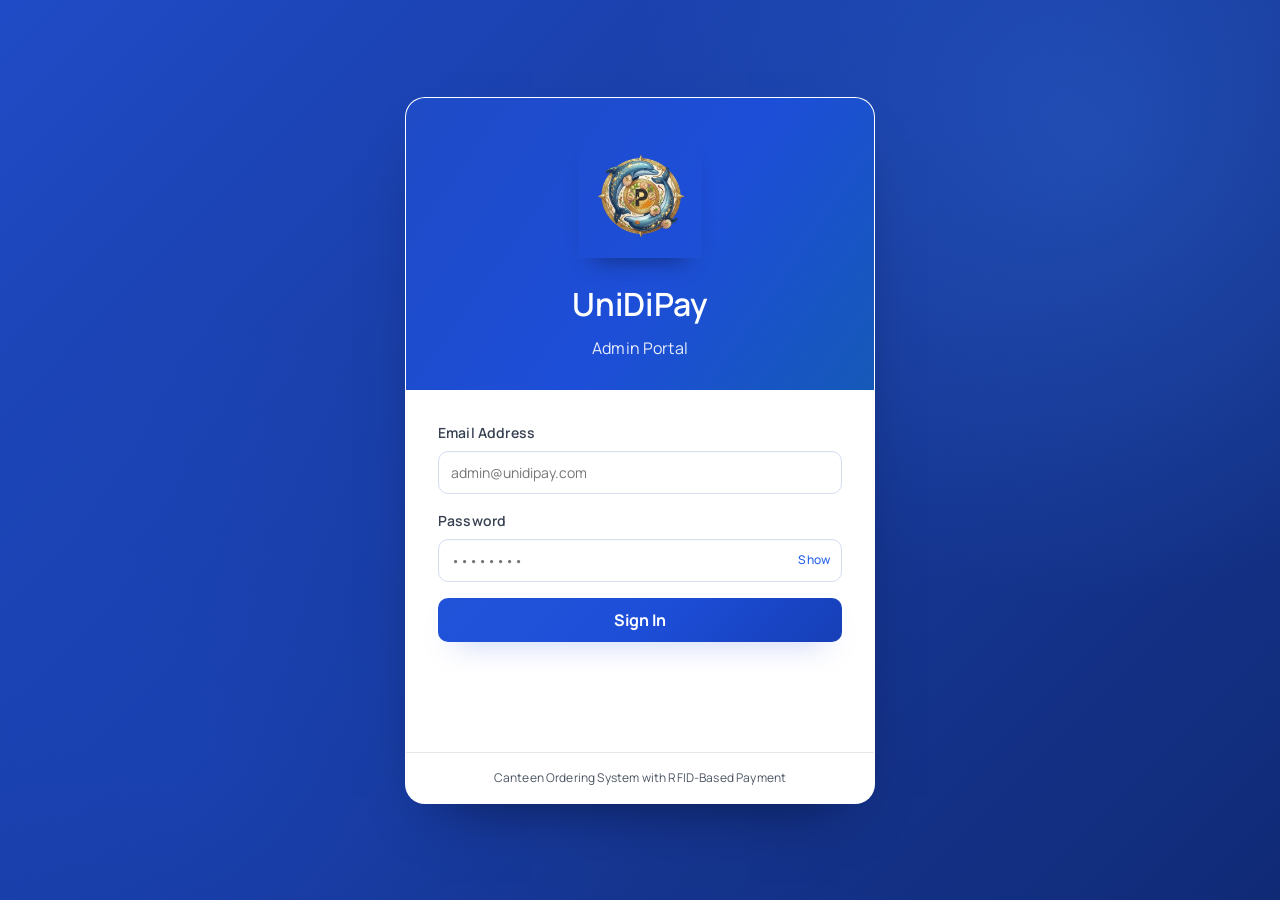
==== commit bad094fa: "Update project with latest local changes" ====
--- a/index.html
+++ b/index.html
@@ -11,7 +11,7 @@
         <div class="login-card">
             <div class="login-header">
                 <div class="logo">
-                    <img src="https://upload.wikimedia.org/wikipedia/en/6/6a/Philippine_Christian_University_logo.png" alt="PCU Logo" class="logo-img">
+                    <img src="assets/UNIDIPAY%20LOGO.png" alt="UniDiPay Logo" class="logo-img" data-brand="true">
                 </div>
                 <h1>UniDiPay</h1>
                 <p>Admin Portal</p>
@@ -56,7 +56,7 @@
             </div>
 
             <div class="login-info">
-                <p>Canteen Ordering System with NFC-Based Payment</p>
+                <p>Canteen Ordering System with RFID-Based Payment</p>
             </div>
         </div>
     </div>
--- a/css/style.css
+++ b/css/style.css
@@ -1,4 +1,5 @@
 /* UniDiPay Admin System - Complete Stylesheet */
+@import url('https://fonts.googleapis.com/css2?family=Manrope:wght@400;500;600;700;800&display=swap');
 
 /* CSS Reset & Base */
 * {
@@ -10,6 +11,7 @@
 :root {
     --primary: #2563EB;
     --primary-dark: #1D4ED8;
+    --primary-deep: #16348f;
     --secondary: #64748B;
     --success: #10B981;
     --warning: #F59E0B;
@@ -23,23 +25,29 @@
     --gray-800: #1F2937;
     --gray-900: #111827;
     --white: #FFFFFF;
+    --surface: #FFFFFF;
+    --surface-soft: #F8FAFF;
+    --text-strong: #0F172A;
     --shadow: 0 1px 3px 0 rgba(0, 0, 0, 0.1);
     --shadow-md: 0 4px 6px -1px rgba(0, 0, 0, 0.1);
     --shadow-lg: 0 10px 15px -3px rgba(0, 0, 0, 0.1);
 }
 
 body {
-    font-family: -apple-system, BlinkMacSystemFont, 'Segoe UI', Roboto, 'Helvetica Neue', Arial, sans-serif;
+    font-family: 'Manrope', 'Segoe UI', sans-serif;
     font-size: 16px;
     line-height: 1.5;
-    color: var(--gray-900);
-    background: var(--gray-50);
+    color: var(--text-strong);
+    background: linear-gradient(180deg, #f5f8ff 0%, #edf3ff 100%);
 }
 
 /* Login Page */
 .login-page {
     min-height: 100vh;
-    background: linear-gradient(135deg, #2563EB 0%, #1D4ED8 100%);
+    background:
+        radial-gradient(circle at 85% 15%, rgba(59, 130, 246, 0.28), transparent 35%),
+        radial-gradient(circle at 15% 85%, rgba(29, 78, 216, 0.24), transparent 35%),
+        linear-gradient(135deg, #1f4bc6 0%, #102a76 100%);
     display: flex;
     align-items: center;
     justify-content: center;
@@ -48,20 +56,21 @@
 
 .login-container {
     width: 100%;
-    max-width: 450px;
+    max-width: 470px;
 }
 
 .login-card {
-    background: white;
-    border-radius: 16px;
-    box-shadow: 0 20px 25px -5px rgba(0, 0, 0, 0.1), 0 10px 10px -5px rgba(0, 0, 0, 0.04);
+    background: var(--surface);
+    border-radius: 20px;
+    border: 1px solid rgba(255, 255, 255, 0.25);
+    box-shadow: 0 28px 60px -36px rgba(2, 6, 23, 0.7);
     overflow: hidden;
 }
 
 .login-header {
-    background: linear-gradient(to right, var(--primary), var(--primary-dark));
+    background: linear-gradient(125deg, #1f4bc6, #1d4ed8 55%, #1559b8);
     color: white;
-    padding: 40px 32px;
+    padding: 36px 32px 30px;
     text-align: center;
 }
 
@@ -83,12 +92,14 @@
 }
 
 .logo-img {
-    width: 60px;
-    height: 60px;
+    width: 124px;
+    height: 124px;
     object-fit: contain;
-    border-radius: 50%;
-    background: white;
-    padding: 8px;
+    border-radius: 0;
+    background: transparent;
+    padding: 0;
+    border: none;
+    box-shadow: 0 16px 24px -16px rgba(0, 0, 0, 0.45);
     box-sizing: border-box;
 }
 
@@ -250,12 +261,13 @@
 /* Sidebar */
 .sidebar {
     width: 256px;
-    background: linear-gradient(to bottom, var(--primary), var(--primary-dark));
+    background: linear-gradient(180deg, #17389f 0%, #0f2469 62%, #0a1a4c 100%);
     color: white;
     position: fixed;
     height: 100vh;
     overflow-y: auto;
-    box-shadow: var(--shadow-lg);
+    border-right: 1px solid rgba(255, 255, 255, 0.08);
+    box-shadow: 0 24px 40px -28px rgba(2, 6, 23, 0.65);
 }
 
 .sidebar-header {
@@ -267,16 +279,24 @@
 }
 
 .sidebar-logo {
-    width: 40px;
-    height: 40px;
-    background: white;
-    border-radius: 8px;
+    width: 44px;
+    height: 44px;
+    background: rgba(255, 255, 255, 0.92);
+    border-radius: 12px;
     display: flex;
     align-items: center;
     justify-content: center;
-    color: var(--primary);
+    color: var(--primary-deep);
     font-weight: 700;
-    font-size: 16px;
+    font-size: 15px;
+    overflow: hidden;
+    box-shadow: 0 10px 20px -14px rgba(0, 0, 0, 0.7);
+}
+
+.sidebar-logo img {
+    width: 100%;
+    height: 100%;
+    object-fit: cover;
 }
 
 .sidebar-title h2 {
@@ -306,6 +326,12 @@
     cursor: pointer;
 }
 
+.nav-item i {
+    width: 16px;
+    text-align: center;
+    opacity: 0.95;
+}
+
 .nav-item:hover {
     background: rgba(255, 255, 255, 0.1);
 }
@@ -314,6 +340,74 @@
     background: white;
     color: var(--primary);
     box-shadow: var(--shadow-md);
+}
+
+.nav-item.nav-item-locked {
+    position: relative;
+    opacity: 0.68;
+    border: 1px dashed rgba(255, 255, 255, 0.28);
+    cursor: not-allowed;
+    overflow: hidden;
+}
+
+.nav-item.nav-item-locked:hover {
+    background: rgba(255, 255, 255, 0.08);
+}
+
+.nav-item.nav-item-locked::after {
+    content: '\f023';
+    font-family: 'Font Awesome 6 Free';
+    font-weight: 900;
+    position: absolute;
+    right: 10px;
+    top: 50%;
+    transform: translateY(-50%);
+    font-size: 24px;
+    line-height: 1;
+    color: rgba(255, 255, 255, 0.18);
+    pointer-events: none;
+}
+
+.nav-item.nav-item-coming-soon {
+    position: relative;
+    border: 1px dashed rgba(255, 255, 255, 0.25);
+    overflow: hidden;
+    padding-right: 76px;
+    background: rgba(14, 37, 112, 0.26);
+}
+
+.nav-item.nav-item-coming-soon::after {
+    content: '\f023';
+    font-family: 'Font Awesome 6 Free';
+    font-weight: 900;
+    position: absolute;
+    right: 12px;
+    top: 50%;
+    transform: translateY(-50%);
+    font-size: 18px;
+    line-height: 1;
+    color: rgba(255, 255, 255, 0.38);
+    pointer-events: none;
+}
+
+.nav-item.nav-item-coming-soon::before {
+    content: 'Coming soon';
+    position: absolute;
+    right: 36px;
+    top: 50%;
+    transform: translateY(-50%);
+    padding: 3px 8px;
+    border-radius: 999px;
+    font-size: 11px;
+    font-weight: 700;
+    letter-spacing: 0.3px;
+    color: rgba(255, 255, 255, 0.95);
+    background: rgba(255, 255, 255, 0.2);
+    pointer-events: none;
+}
+
+.nav-item.nav-item-coming-soon i {
+    color: rgba(255, 255, 255, 0.95);
 }
 
 .nav-item.hidden,
@@ -343,13 +437,17 @@
 }
 
 .header {
-    background: white;
+    background: rgba(255, 255, 255, 0.9);
+    backdrop-filter: blur(10px);
     border-bottom: 1px solid var(--gray-200);
     padding: 16px 32px;
     display: flex;
     justify-content: space-between;
     align-items: center;
-    box-shadow: var(--shadow);
+    box-shadow: 0 8px 20px -18px rgba(2, 6, 23, 0.5);
+    position: sticky;
+    top: 0;
+    z-index: 80;
 }
 
 .header-title h1 {
@@ -376,7 +474,6 @@
     font-size: 14px;
     font-weight: 500;
     cursor: pointer;
-    transition: all 0.2s;
     display: inline-flex;
     align-items: center;
     gap: 8px;
@@ -406,11 +503,201 @@
     gap: 32px;
 }
 
+button,
+input,
+select,
+textarea {
+    font: inherit;
+}
+
+button,
+.btn,
+.btn-primary,
+.btn-secondary,
+.ghost-btn,
+.filter-btn,
+.pill-filter {
+    min-height: 40px;
+}
+
+button:focus-visible,
+input:focus-visible,
+select:focus-visible,
+textarea:focus-visible,
+a:focus-visible {
+    outline: 3px solid rgba(37, 99, 235, 0.28);
+    outline-offset: 2px;
+}
+
+.table-container {
+    border: 1px solid rgba(148, 163, 184, 0.22);
+    border-radius: 12px;
+    background: #fff;
+}
+
+.table-container table {
+    min-width: 700px;
+}
+
+.modal-content {
+    width: min(560px, calc(100vw - 24px));
+}
+
+.search-toolbar {
+    align-items: stretch;
+}
+
+.search-container {
+    min-width: 280px;
+    flex: 1;
+}
+
+.pill-group {
+    align-items: center;
+}
+
+@media (max-width: 1100px) {
+    .header {
+        padding: 14px 20px;
+    }
+
+    .content,
+    .content-section {
+        padding: 22px;
+        gap: 22px;
+    }
+
+    .stats-grid {
+        padding: 0 22px 14px;
+        margin: 0 -22px;
+        gap: 14px;
+    }
+
+    .stat-card {
+        width: 206px;
+        min-width: 206px;
+        padding: 18px;
+    }
+
+    .card-details-grid {
+        grid-template-columns: 1fr;
+        gap: 14px;
+    }
+}
+
+@media (max-width: 768px) {
+    .header {
+        padding: 14px 16px;
+        flex-wrap: wrap;
+        gap: 10px;
+    }
+
+    .header-actions {
+        width: 100%;
+        justify-content: space-between;
+    }
+
+    .main-content {
+        margin-left: 200px;
+    }
+
+    .content,
+    .content-section {
+        padding: 16px;
+        gap: 16px;
+    }
+
+    .card-header,
+    .card-body {
+        padding: 14px;
+    }
+
+    .search-toolbar {
+        gap: 10px;
+    }
+
+    .search-container {
+        min-width: 0;
+        width: 100%;
+    }
+
+    .pill-group {
+        width: 100%;
+        gap: 6px;
+    }
+
+    .filter-btn,
+    .pill-filter {
+        padding: 8px 12px;
+    }
+
+    .card-actions {
+        flex-direction: column;
+    }
+
+    .card-actions .btn {
+        width: 100%;
+    }
+}
+
+@media (max-width: 576px) {
+    .sidebar {
+        width: 100%;
+        position: relative;
+        height: auto;
+    }
+
+    .main-content {
+        margin-left: 0;
+    }
+
+    .header {
+        position: static;
+    }
+
+    .header-title h1 {
+        font-size: 18px;
+    }
+
+    .header-actions {
+        gap: 8px;
+    }
+
+    .header-actions .btn {
+        width: 100%;
+        justify-content: center;
+    }
+
+    .stats-grid {
+        padding: 0 16px 12px;
+        margin: 0 -16px;
+    }
+
+    .stat-card {
+        width: 184px;
+        min-width: 184px;
+        padding: 14px;
+    }
+
+    .stat-value {
+        font-size: 22px;
+    }
+
+    .modal {
+        padding: 12px;
+    }
+
+    .modal-body,
+    .modal-footer {
+        padding: 16px;
+    }
+}
+
 /* Cards */
 .card {
-    background: white;
-    border-radius: 12px;
-    box-shadow: var(--shadow);
+    background: var(--surface);
+    border-radius: 16px;
+    box-shadow: 0 20px 40px -32px rgba(15, 23, 42, 0.35);
     border: 1px solid var(--gray-200);
     overflow: hidden;
 }
@@ -536,6 +823,11 @@
 .stat-icon svg {
     width: 26px;
     height: 26px;
+}
+
+.stat-icon i {
+    font-size: 22px;
+    line-height: 1;
 }
 
 .stat-icon.blue { background: var(--primary); }
@@ -968,6 +1260,10 @@
     width: 16px;
 }
 
+.actions .icon-wrapper i {
+    font-size: 14px;
+}
+
 .availability-row .status-text {
     font-size: 13px;
 }
@@ -1047,11 +1343,23 @@
 }
 
 #menuForm button[type="submit"] {
+    width: auto;
+    padding: 12px 16px;
+    font-size: 15px;
+    border-radius: 8px;
+}
+
+#menuForm .form-actions {
+    display: grid;
+    grid-template-columns: 1fr 1fr;
+    gap: 10px;
+}
+
+#menuForm .form-actions .btn {
     width: 100%;
     padding: 12px;
-    font-size: 15px;
-    margin-top: 10px;
-    border-radius: 8px;
+    font-size: 14px;
+    border-radius: 10px;
 }
 
 /* Modal enhancements */
@@ -1147,6 +1455,10 @@
     #menuForm textarea {
         font-size: 13px;
         padding: 10px;
+    }
+
+    #menuForm .form-actions {
+        grid-template-columns: 1fr;
     }
 }
 
@@ -1215,7 +1527,7 @@
 }
 /* Category label inside menu card */
 /* --------------------------------------------- */
-/* NFC MANAGEMENT STYLING */
+/* RFID Management STYLING */
 /* --------------------------------------------- */
 
 .page-header {
@@ -1239,14 +1551,17 @@
     margin-bottom: 24px;
 }
 
-.search-form {
-    display: flex;
+.nfc-search-card .search-form {
+    display: grid;
+    grid-template-columns: 3fr 1fr;
     gap: 12px;
-    align-items: stretch;
-}
-
-.search-input {
-    flex: 1;
+    width: 100%;
+}
+
+.nfc-search-card .search-input {
+    width: 100%;
+    min-width: 0;
+    height: 44px;
     padding: 12px 16px;
     border: 1px solid var(--gray-300);
     border-radius: 8px;
@@ -1256,19 +1571,32 @@
     transition: all 0.2s ease;
 }
 
-.search-input:focus {
+.nfc-search-card .search-input:focus {
     outline: none;
     border-color: var(--primary);
     box-shadow: 0 0 0 3px rgba(37, 99, 235, 0.1);
 }
 
-.search-input::placeholder {
+.nfc-search-card .search-input::placeholder {
     color: var(--gray-500);
 }
 
-.search-form .btn {
+.nfc-search-card .search-form .btn {
+    width: 100%;
+    height: 44px;
+    padding: 0 24px;
     white-space: nowrap;
-    padding: 12px 24px;
+}
+
+@media (max-width: 640px) {
+    .nfc-search-card .search-form {
+        grid-template-columns: 1fr;
+    }
+
+    .nfc-search-card .search-input,
+    .nfc-search-card .search-form .btn {
+        width: 100%;
+    }
 }
 
 .nfc-details-card {
@@ -1419,7 +1747,7 @@
     color: var(--gray-600);
 }
 
-/* Modal styling for NFC */
+/* Modal styling for RFID */
 .modal {
     display: none;
     position: fixed;
@@ -1539,6 +1867,40 @@
 
 .order-item:hover::before {
     opacity: 1;
+}
+
+.order-item.order-item-cancelled {
+    border: 1px solid rgba(239, 68, 68, 0.45);
+    background: linear-gradient(145deg, #fff5f5 0%, #fff0f0 100%);
+    box-shadow: 0 18px 42px -28px rgba(127, 29, 29, 0.35);
+}
+
+.order-item.order-item-cancelled::before {
+    opacity: 1;
+    background: linear-gradient(120deg, rgba(239, 68, 68, 0.08), rgba(248, 113, 113, 0.08));
+}
+
+.order-readonly-flag {
+    margin-top: 6px;
+    display: inline-flex;
+    align-items: center;
+    gap: 6px;
+    font-size: 12px;
+    font-weight: 700;
+    color: #991b1b;
+    background: #fee2e2;
+    border: 1px solid #fca5a5;
+    border-radius: 999px;
+    padding: 3px 10px;
+}
+
+.order-item.order-item-cancelled .order-status-select,
+.order-item.order-item-cancelled .btn-order-add,
+.order-item.order-item-cancelled .btn-order-delete,
+.order-item.order-item-cancelled .btn-item-delete {
+    opacity: 0.6;
+    cursor: not-allowed;
+    filter: grayscale(0.2);
 }
 
 .order-header {
@@ -1801,6 +2163,9 @@
     justify-content: space-between;
     flex-wrap: wrap;
     gap: 12px;
+    margin-bottom: 22px;
+}
+
 .btn-order-add .icon-wrapper,
 .btn-order-delete .icon-wrapper {
     display: inline-flex;
@@ -1808,12 +2173,16 @@
     justify-content: center;
     margin-right: 6px;
 }
+
 .btn-order-add svg,
 .btn-order-delete svg {
     width: 16px;
     height: 16px;
 }
-    margin-bottom: 22px;
+
+.btn-order-add .icon-wrapper i,
+.btn-order-delete .icon-wrapper i {
+    font-size: 14px;
 }
 
 .pill-group {
@@ -2550,3 +2919,171 @@
     margin-left: 8px;
 }
 
+/* --------------------------------------------- */
+/* PROFESSIONAL POLISH OVERRIDES */
+/* --------------------------------------------- */
+
+body {
+    letter-spacing: 0.01em;
+}
+
+#adminName {
+    padding: 7px 12px;
+    border-radius: 999px;
+    background: linear-gradient(135deg, rgba(37, 99, 235, 0.14), rgba(29, 78, 216, 0.18));
+    color: #0f2f78;
+    font-size: 12px;
+    font-weight: 700;
+    border: 1px solid rgba(37, 99, 235, 0.22);
+}
+
+.header-title h1 {
+    font-size: 25px;
+    letter-spacing: -0.015em;
+    color: #0f1f4d;
+}
+
+.header-title p,
+.page-subtitle {
+    color: #4e5f87;
+}
+
+.btn,
+.btn-primary,
+.btn-secondary,
+.ghost-btn,
+.pill-filter,
+.filter-btn {
+    border-radius: 10px;
+    font-weight: 700;
+}
+
+.btn-primary {
+    background: linear-gradient(135deg, #2153d9 0%, #1d4ed8 52%, #163fb7 100%);
+    box-shadow: 0 14px 30px -18px rgba(29, 78, 216, 0.65);
+}
+
+.btn-primary:hover:not(:disabled) {
+    background: linear-gradient(135deg, #1f4fcf 0%, #1a47c6 52%, #1339a8 100%);
+    transform: translateY(-1px);
+}
+
+.btn-secondary,
+.ghost-btn {
+    border: 1px solid rgba(15, 23, 42, 0.09);
+    background: #ffffff;
+}
+
+.btn-secondary:hover,
+.ghost-btn:hover {
+    border-color: rgba(37, 99, 235, 0.3);
+}
+
+.search-input,
+.search-bar input,
+#searchInput,
+input[type='text'],
+input[type='number'],
+input[type='email'],
+input[type='password'],
+input[type='date'],
+input[type='datetime-local'],
+select,
+textarea {
+    border-radius: 10px;
+    border-color: #d5ddef;
+    background: #ffffff;
+    box-shadow: inset 0 1px 1px rgba(15, 23, 42, 0.02);
+}
+
+.search-input:focus,
+.search-bar input:focus,
+#searchInput:focus,
+input[type='text']:focus,
+input[type='number']:focus,
+input[type='email']:focus,
+input[type='password']:focus,
+input[type='date']:focus,
+input[type='datetime-local']:focus,
+select:focus,
+textarea:focus {
+    border-color: rgba(37, 99, 235, 0.55);
+    box-shadow: 0 0 0 3px rgba(37, 99, 235, 0.14);
+}
+
+.table-container {
+    border-radius: 14px;
+}
+
+thead,
+.reports-table thead,
+.employees-table thead {
+    background: linear-gradient(180deg, #f6f9ff 0%, #edf3ff 100%);
+}
+
+th,
+.reports-table th,
+.employees-table th {
+    color: #41516f;
+    font-weight: 800;
+}
+
+tr:hover,
+.reports-table tbody tr:hover,
+.employees-table tbody tr:hover {
+    background: #f7faff;
+}
+
+.card-header {
+    background: linear-gradient(180deg, rgba(248, 251, 255, 0.9), rgba(245, 248, 255, 0.9));
+}
+
+.modal {
+    backdrop-filter: blur(3px);
+}
+
+.modal-content {
+    border-radius: 16px;
+    border: 1px solid rgba(148, 163, 184, 0.22);
+    box-shadow: 0 24px 58px -30px rgba(2, 6, 23, 0.55);
+}
+
+.modal-header {
+    background: linear-gradient(180deg, #f8fbff 0%, #f2f6ff 100%);
+}
+
+.sidebar-footer {
+    font-size: 11px;
+    letter-spacing: 0.02em;
+}
+
+.content,
+.content-section {
+    animation: fadeInUp 0.28s ease;
+}
+
+@keyframes fadeInUp {
+    from {
+        transform: translateY(6px);
+        opacity: 0;
+    }
+    to {
+        transform: translateY(0);
+        opacity: 1;
+    }
+}
+
+@media (max-width: 768px) {
+    .header {
+        padding: 14px 18px;
+    }
+
+    .header-title h1 {
+        font-size: 20px;
+    }
+
+    #adminName {
+        display: none;
+    }
+}
+
